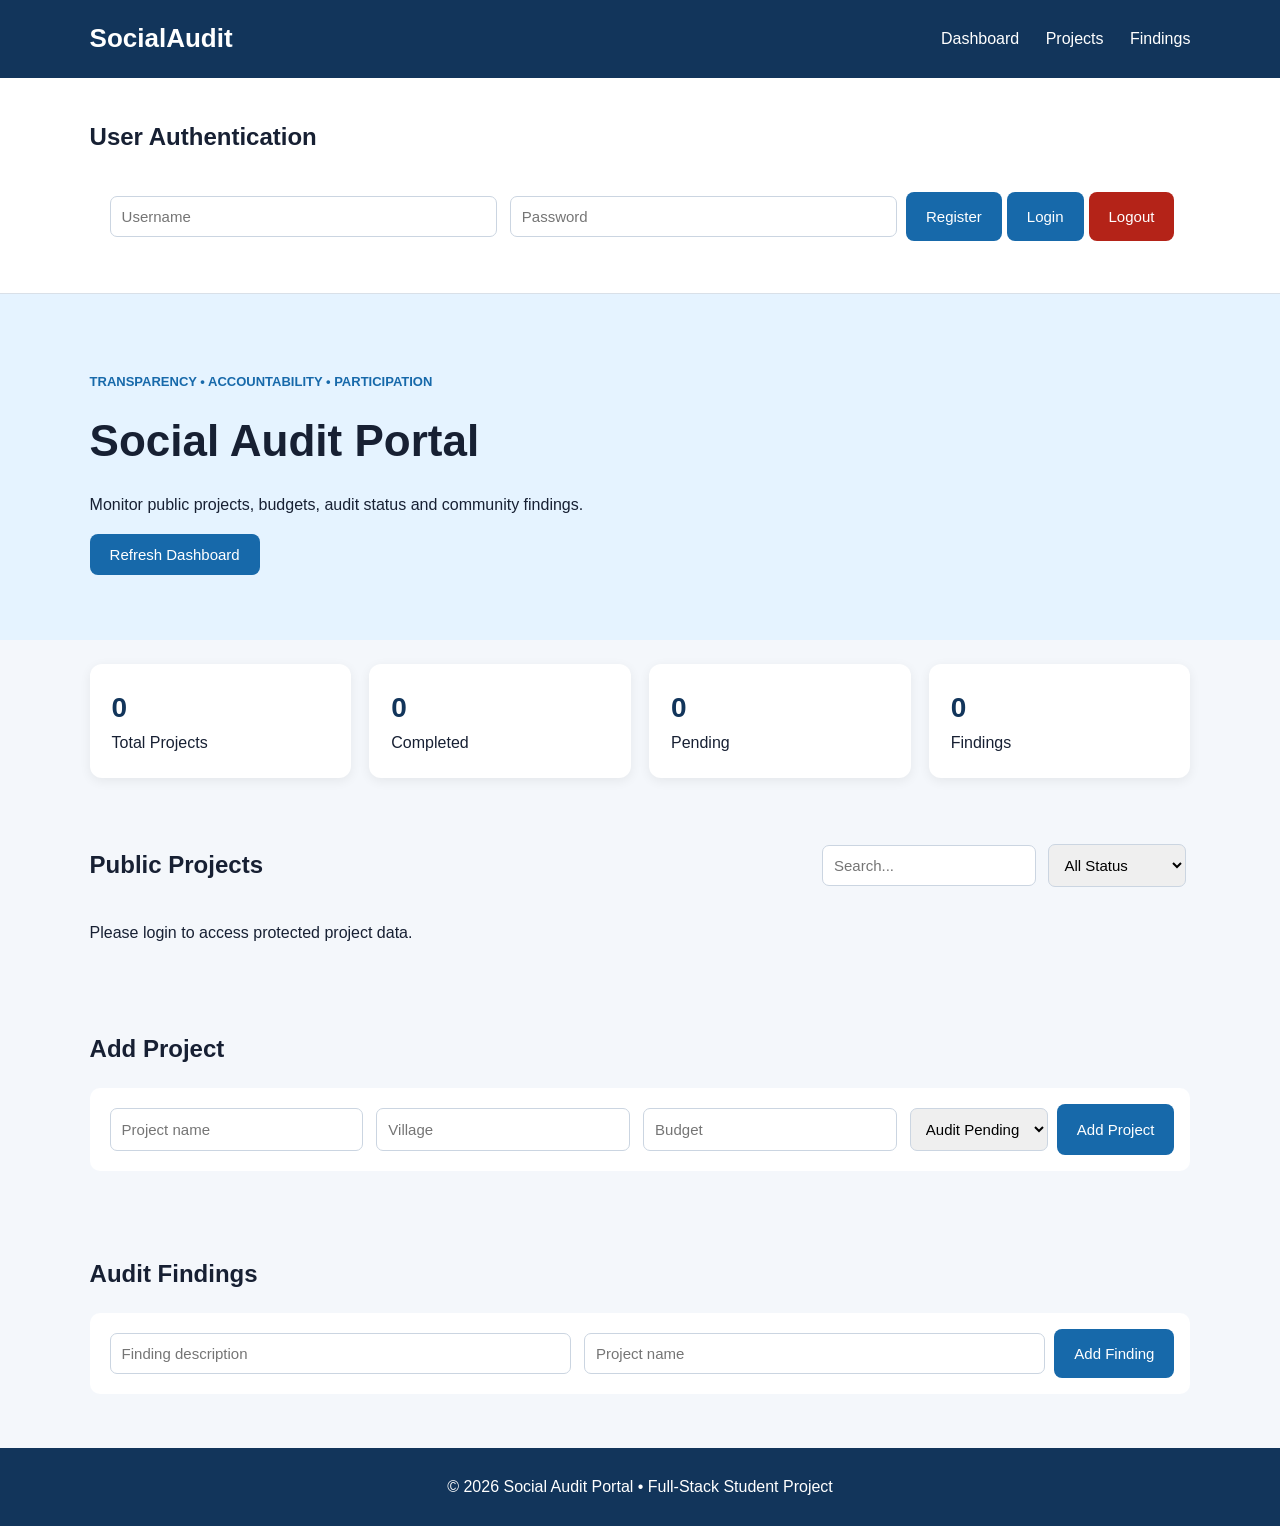
==== frontend/index.html @ 9c278b18 "Initial commit: social audit portal" ====
<!DOCTYPE html>
<html lang="en">
<head>
<meta charset="UTF-8">
<meta name="viewport" content="width=device-width,initial-scale=1">
<title>Social Audit Portal</title>
<link rel="stylesheet" href="style.css">
</head>
<body>

<header>
  <div class="logo">SocialAudit</div>
  <nav>
    <a href="#dashboard">Dashboard</a>
    <a href="#projects">Projects</a>
    <a href="#findings">Findings</a>
  </nav>
</header>

<section class="auth-panel">
  <h2>User Authentication</h2>
  <div class="form">
    <input id="username" placeholder="Username">
    <input id="password" type="password" placeholder="Password">
    <button onclick="register()">Register</button>
    <button onclick="login()">Login</button>
    <button class="logout" onclick="logout()">Logout</button>
  </div>
  <p id="authMessage"></p>
</section>

<main>
  <section class="hero" id="dashboard">
    <p class="tag">TRANSPARENCY • ACCOUNTABILITY • PARTICIPATION</p>
    <h1>Social Audit Portal</h1>
    <p>Monitor public projects, budgets, audit status and community findings.</p>
    <button onclick="loadDashboard()">Refresh Dashboard</button>
  </section>

  <section class="stats">
    <div class="card"><b id="total">0</b><span>Total Projects</span></div>
    <div class="card"><b id="completed">0</b><span>Completed</span></div>
    <div class="card"><b id="pending">0</b><span>Pending</span></div>
    <div class="card"><b id="findingCount">0</b><span>Findings</span></div>
  </section>

  <section class="section" id="projects">
    <div class="toolbar">
      <h2>Public Projects</h2>
      <div>
        <input id="search" placeholder="Search..." oninput="renderProjects()">
        <select id="statusFilter" onchange="renderProjects()">
          <option value="">All Status</option>
          <option>Completed</option>
          <option>In Progress</option>
          <option>Audit Pending</option>
        </select>
      </div>
    </div>
    <div id="projectList" class="grid"></div>
  </section>

  <section class="section">
    <h2>Add Project</h2>
    <form id="projectForm" class="form">
      <input id="name" placeholder="Project name" required>
      <input id="village" placeholder="Village" required>
      <input id="budget" type="number" min="0" placeholder="Budget" required>
      <select id="status">
        <option>Audit Pending</option>
        <option>In Progress</option>
        <option>Completed</option>
      </select>
      <button>Add Project</button>
    </form>
    <p id="message"></p>
  </section>

  <section class="section" id="findings">
    <h2>Audit Findings</h2>
    <form id="findingForm" class="form">
      <input id="findingText" placeholder="Finding description" required>
      <input id="findingProject" placeholder="Project name" required>
      <button>Add Finding</button>
    </form>
    <div id="findingList"></div>
  </section>
</main>

<footer>© 2026 Social Audit Portal • Full-Stack Student Project</footer>

<script src="auth.js"></script>
<script src="middleware.js"></script>
<script src="script.js"></script>
</body>
</html>
---- frontend/style.css ----
* { box-sizing: border-box }

body {
  margin: 0;
  font-family: Arial, sans-serif;
  background: #f4f7fb;
  color: #172033;
  line-height: 1.6;
}

header {
  background: #12355b;
  color: #fff;
  padding: 18px 7%;
  display: flex;
  justify-content: space-between;
  align-items: center;
}

.logo { font-size: 26px; font-weight: 700; }
nav a { color: #fff; text-decoration: none; margin-left: 22px; }

.auth-panel { padding: 20px 7%; background: #fff; border-bottom: 1px solid #d9e0e8; }

.hero { padding: 65px 7%; background: #e5f3ff; }
.tag { color: #1769aa; font-weight: bold; font-size: 13px; }
.hero h1 { font-size: 44px; margin: 8px 0; }

.hero button, button {
  border: 0;
  border-radius: 8px;
  padding: 12px 20px;
  background: #1769aa;
  color: #fff;
  cursor: pointer;
  font-size: 15px;
}

.logout, .delete { background: #b42318 !important; }

.stats {
  display: grid;
  grid-template-columns: repeat(4, 1fr);
  gap: 18px;
  padding: 24px 7%;
}

.card { background: #fff; padding: 22px; border-radius: 12px; box-shadow: 0 3px 12px #0001; }
.card b { display: block; font-size: 28px; color: #12355b; }

.section { padding: 24px 7%; }
.toolbar { display: flex; justify-content: space-between; align-items: center; }

input, select {
  padding: 11px;
  border: 1px solid #cbd5e1;
  border-radius: 7px;
  margin: 4px;
  font-size: 15px;
}

.form {
  display: flex;
  flex-wrap: wrap;
  gap: 5px;
  background: #fff;
  padding: 16px;
  border-radius: 10px;
}

.form input { flex: 1; min-width: 190px; }
.grid { display: grid; grid-template-columns: repeat(3, 1fr); gap: 18px; }

.project, .finding {
  background: #fff;
  padding: 20px;
  border-radius: 11px;
  margin-top: 15px;
  box-shadow: 0 2px 10px #0001;
}

.project h3 { margin-top: 0; }

.badge {
  display: inline-block;
  padding: 5px 10px;
  border-radius: 15px;
  font-size: 12px;
  font-weight: 600;
}

.completed { background: #d8f5e2; color: #176b3a; }
.progress { background: #fff0bf; color: #856400; }
.pending { background: #fde2e1; color: #a12622; }

.actions { margin-top: 12px; }
.actions button { margin-right: 5px; }
.edit { background: #667085 !important; }

.finding { display: flex; flex-direction: column; gap: 3px; }
.finding span { color: #1769aa; }
.finding small { color: #64748b; }

footer {
  margin-top: 30px;
  padding: 26px;
  text-align: center;
  background: #12355b;
  color: #fff;
}

@media (max-width: 800px) {
  .stats, .grid { grid-template-columns: 1fr 1fr; }
  .toolbar { flex-direction: column; align-items: flex-start; gap: 10px; }
}

@media (max-width: 520px) {
  nav { display: none; }
  .stats, .grid { grid-template-columns: 1fr; }
  .hero h1 { font-size: 34px; }
}
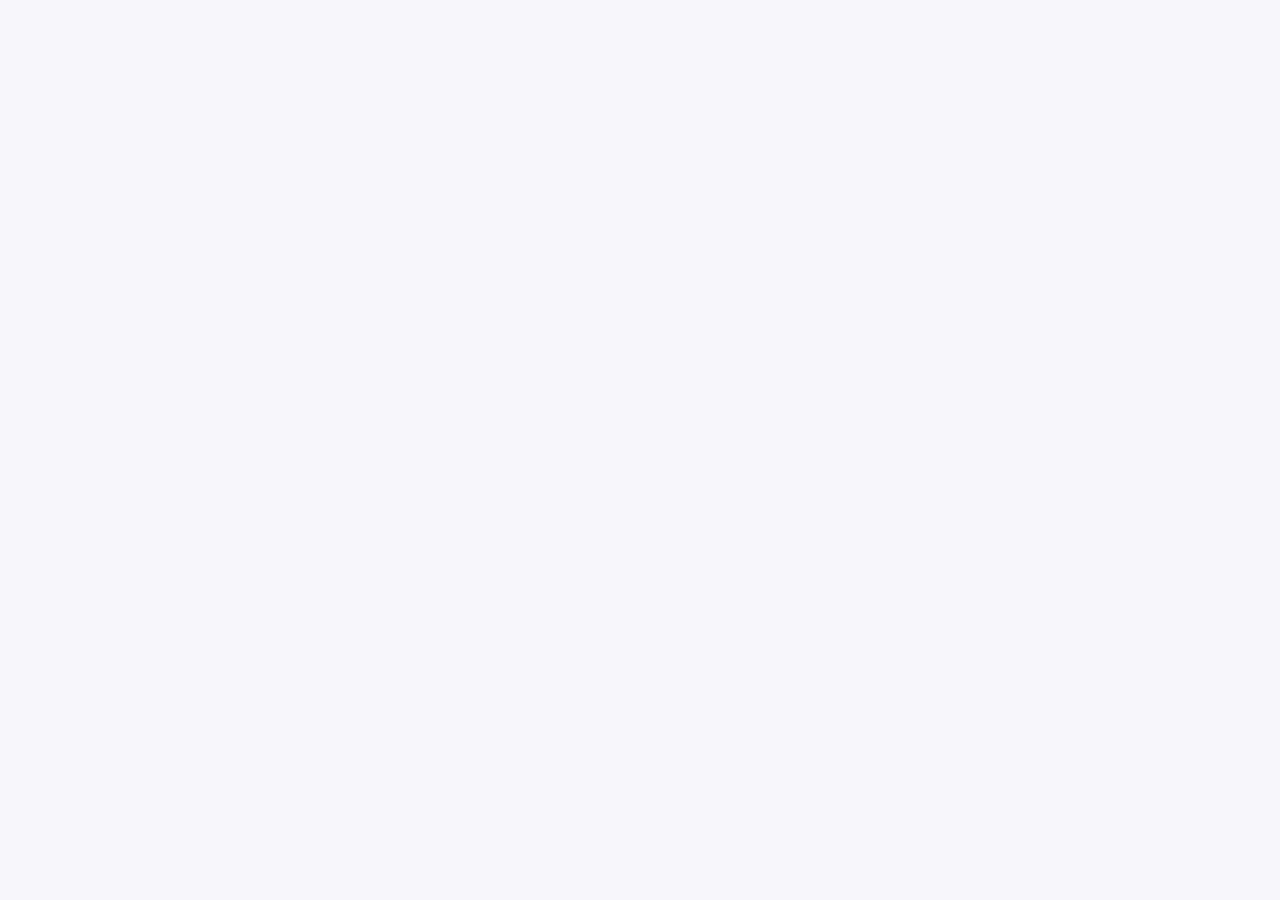
==== commit bbdbbe11: "feat: upgrade to fullstack JAN Audit platform (frontend UI & modular FastAPI backend)" ====
--- a/frontend/index.html
+++ b/frontend/index.html
@@ -1,96 +1,2 @@
-<!DOCTYPE html>
-<html lang="en">
-<head>
-<meta charset="UTF-8">
-<meta name="viewport" content="width=device-width,initial-scale=1">
-<title>Social Audit Portal</title>
-<link rel="stylesheet" href="style.css">
-</head>
-<body>
-
-<header>
-  <div class="logo">SocialAudit</div>
-  <nav>
-    <a href="#dashboard">Dashboard</a>
-    <a href="#projects">Projects</a>
-    <a href="#findings">Findings</a>
-  </nav>
-</header>
-
-<section class="auth-panel">
-  <h2>User Authentication</h2>
-  <div class="form">
-    <input id="username" placeholder="Username">
-    <input id="password" type="password" placeholder="Password">
-    <button onclick="register()">Register</button>
-    <button onclick="login()">Login</button>
-    <button class="logout" onclick="logout()">Logout</button>
-  </div>
-  <p id="authMessage"></p>
-</section>
-
-<main>
-  <section class="hero" id="dashboard">
-    <p class="tag">TRANSPARENCY • ACCOUNTABILITY • PARTICIPATION</p>
-    <h1>Social Audit Portal</h1>
-    <p>Monitor public projects, budgets, audit status and community findings.</p>
-    <button onclick="loadDashboard()">Refresh Dashboard</button>
-  </section>
-
-  <section class="stats">
-    <div class="card"><b id="total">0</b><span>Total Projects</span></div>
-    <div class="card"><b id="completed">0</b><span>Completed</span></div>
-    <div class="card"><b id="pending">0</b><span>Pending</span></div>
-    <div class="card"><b id="findingCount">0</b><span>Findings</span></div>
-  </section>
-
-  <section class="section" id="projects">
-    <div class="toolbar">
-      <h2>Public Projects</h2>
-      <div>
-        <input id="search" placeholder="Search..." oninput="renderProjects()">
-        <select id="statusFilter" onchange="renderProjects()">
-          <option value="">All Status</option>
-          <option>Completed</option>
-          <option>In Progress</option>
-          <option>Audit Pending</option>
-        </select>
-      </div>
-    </div>
-    <div id="projectList" class="grid"></div>
-  </section>
-
-  <section class="section">
-    <h2>Add Project</h2>
-    <form id="projectForm" class="form">
-      <input id="name" placeholder="Project name" required>
-      <input id="village" placeholder="Village" required>
-      <input id="budget" type="number" min="0" placeholder="Budget" required>
-      <select id="status">
-        <option>Audit Pending</option>
-        <option>In Progress</option>
-        <option>Completed</option>
-      </select>
-      <button>Add Project</button>
-    </form>
-    <p id="message"></p>
-  </section>
-
-  <section class="section" id="findings">
-    <h2>Audit Findings</h2>
-    <form id="findingForm" class="form">
-      <input id="findingText" placeholder="Finding description" required>
-      <input id="findingProject" placeholder="Project name" required>
-      <button>Add Finding</button>
-    </form>
-    <div id="findingList"></div>
-  </section>
-</main>
-
-<footer>© 2026 Social Audit Portal • Full-Stack Student Project</footer>
-
-<script src="auth.js"></script>
-<script src="middleware.js"></script>
-<script src="script.js"></script>
-</body>
-</html>
+<!doctype html>
+<html lang="en"><head><meta charset="UTF-8"><meta name="viewport" content="width=device-width, initial-scale=1"><meta http-equiv="refresh" content="0; url=login.html"><title>Jan Audit</title></head><body><p>Opening Jan Audit… <a href="login.html">Continue</a></p></body></html>
